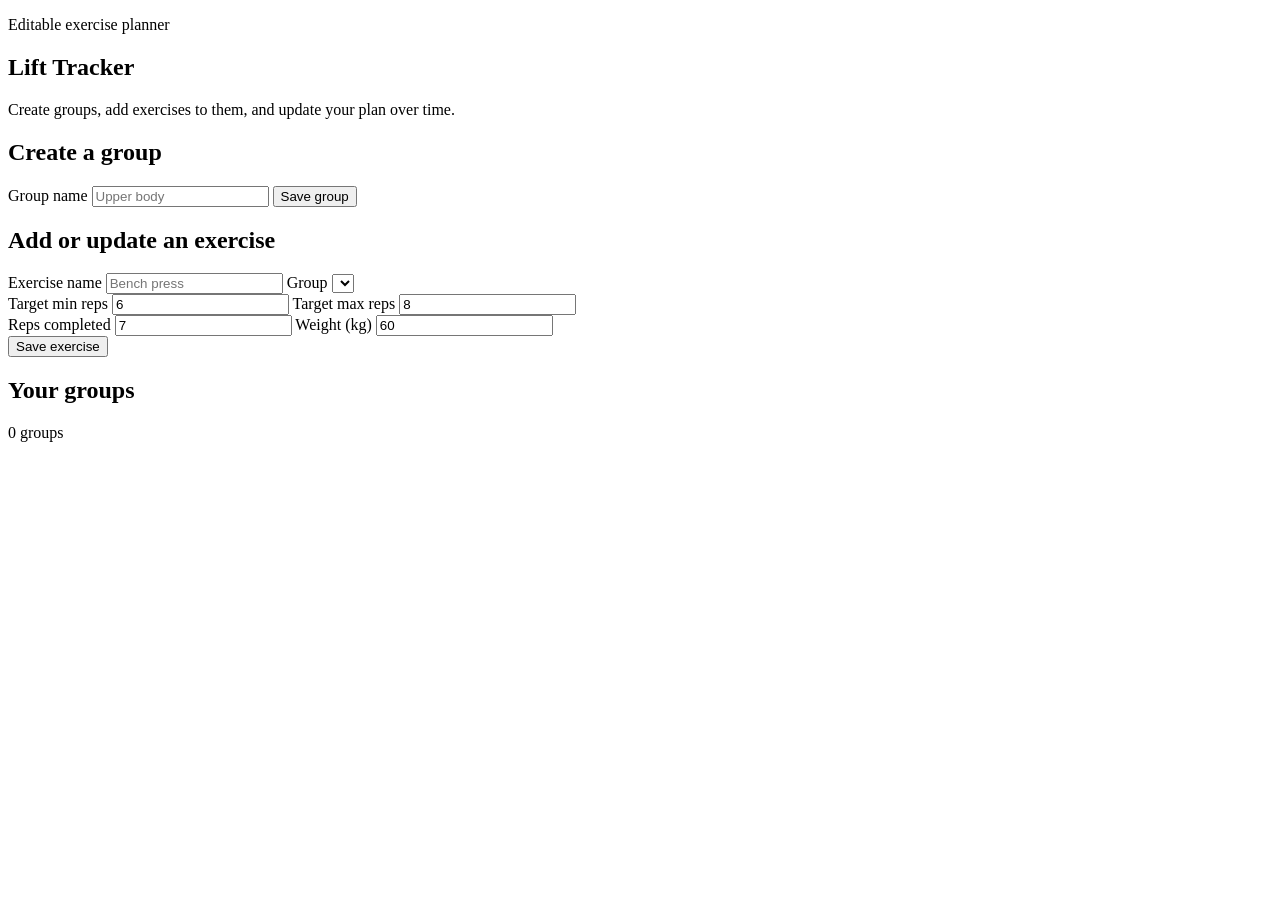
==== index.html @ 104fb069 "Rename lift_tracker.html to index.html" ====
<!DOCTYPE html>
<html lang="en">
  <head>
    <meta charset="UTF-8" />
    <meta name="viewport" content="width=device-width, initial-scale=1.0, viewport-fit=cover" />
    <meta name="apple-mobile-web-app-capable" content="yes" />
    <meta name="apple-mobile-web-app-status-bar-style" content="black-translucent" />
    <meta name="apple-mobile-web-app-title" content="Lift Tracker" />
    <meta name="theme-color" content="#07111f" />
    <title>Lift Tracker</title>
    <link rel="stylesheet" href="lift_tracker.css" />
    <link rel="manifest" href="manifest.json" />
    <link rel="icon" type="image/svg+xml" href="icon.svg" />
  </head>
  <body>
    <main class="app-shell">
      <section class="hero-card">
        <p class="eyebrow">Editable exercise planner</p>
        <h1>Lift Tracker</h1>
        <p class="hero-text">
          Create groups, add exercises to them, and update your plan over time.
        </p>
      </section>

      <section class="card">
        <h2>Create a group</h2>
        <form id="group-form" class="group-form">
          <label>
            Group name
            <input id="group-name" name="name" type="text" placeholder="Upper body" required />
          </label>
          <button type="submit">Save group</button>
        </form>
      </section>

      <section class="card">
        <h2>Add or update an exercise</h2>
        <form id="exercise-form" class="exercise-form">
          <label>
            Exercise name
            <input id="exercise-name" name="name" type="text" placeholder="Bench press" required />
          </label>
          <label>
            Group
            <select id="exercise-group" name="groupId"></select>
          </label>
          <div class="row">
            <label>
              Target min reps
              <input id="rep-min" name="repMin" type="number" min="1" value="6" required />
            </label>
            <label>
              Target max reps
              <input id="rep-max" name="repMax" type="number" min="1" value="8" required />
            </label>
          </div>
          <div class="row">
            <label>
              Reps completed
              <input id="reps-completed" name="repsCompleted" type="number" min="0" value="7" required />
            </label>
            <label>
              Weight (kg)
              <input id="weight" name="weight" type="number" min="0" step="0.5" value="60" required />
            </label>
          </div>
          <button type="submit">Save exercise</button>
        </form>
      </section>

      <section class="card">
        <div class="section-head">
          <h2>Your groups</h2>
          <span id="group-summary" class="meta">0 groups</span>
        </div>
        <div id="group-list" class="group-list"></div>
      </section>
    </main>

    <script>
      if ("serviceWorker" in navigator) {
        window.addEventListener("load", () => {
          navigator.serviceWorker.register("service-worker.js").catch((error) => {
            console.warn("Service worker registration failed", error);
          });
        });
      }
    </script>
    <script src="lift_tracker.js"></script>
  </body>
</html>
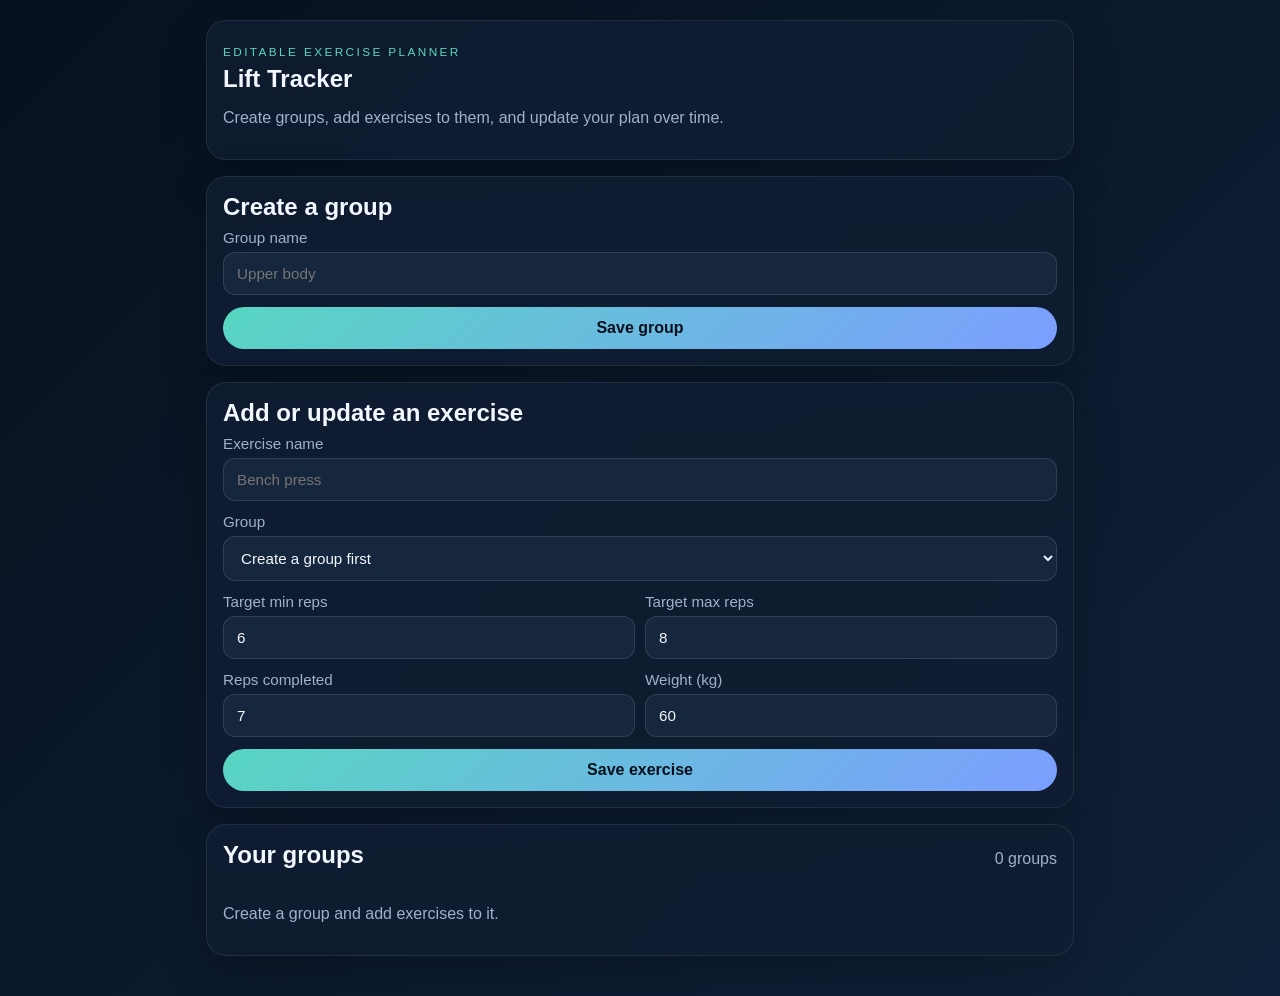
==== commit 7c80d38e: "Add files via upload" ====
--- a/index.html
+++ b/index.html
@@ -2,90 +2,12 @@
 <html lang="en">
   <head>
     <meta charset="UTF-8" />
-    <meta name="viewport" content="width=device-width, initial-scale=1.0, viewport-fit=cover" />
-    <meta name="apple-mobile-web-app-capable" content="yes" />
-    <meta name="apple-mobile-web-app-status-bar-style" content="black-translucent" />
-    <meta name="apple-mobile-web-app-title" content="Lift Tracker" />
-    <meta name="theme-color" content="#07111f" />
+    <meta http-equiv="refresh" content="0; url=./lift_tracker.html" />
+    <meta name="viewport" content="width=device-width, initial-scale=1.0" />
     <title>Lift Tracker</title>
-    <link rel="stylesheet" href="lift_tracker.css" />
-    <link rel="manifest" href="manifest.json" />
-    <link rel="icon" type="image/svg+xml" href="icon.svg" />
   </head>
   <body>
-    <main class="app-shell">
-      <section class="hero-card">
-        <p class="eyebrow">Editable exercise planner</p>
-        <h1>Lift Tracker</h1>
-        <p class="hero-text">
-          Create groups, add exercises to them, and update your plan over time.
-        </p>
-      </section>
-
-      <section class="card">
-        <h2>Create a group</h2>
-        <form id="group-form" class="group-form">
-          <label>
-            Group name
-            <input id="group-name" name="name" type="text" placeholder="Upper body" required />
-          </label>
-          <button type="submit">Save group</button>
-        </form>
-      </section>
-
-      <section class="card">
-        <h2>Add or update an exercise</h2>
-        <form id="exercise-form" class="exercise-form">
-          <label>
-            Exercise name
-            <input id="exercise-name" name="name" type="text" placeholder="Bench press" required />
-          </label>
-          <label>
-            Group
-            <select id="exercise-group" name="groupId"></select>
-          </label>
-          <div class="row">
-            <label>
-              Target min reps
-              <input id="rep-min" name="repMin" type="number" min="1" value="6" required />
-            </label>
-            <label>
-              Target max reps
-              <input id="rep-max" name="repMax" type="number" min="1" value="8" required />
-            </label>
-          </div>
-          <div class="row">
-            <label>
-              Reps completed
-              <input id="reps-completed" name="repsCompleted" type="number" min="0" value="7" required />
-            </label>
-            <label>
-              Weight (kg)
-              <input id="weight" name="weight" type="number" min="0" step="0.5" value="60" required />
-            </label>
-          </div>
-          <button type="submit">Save exercise</button>
-        </form>
-      </section>
-
-      <section class="card">
-        <div class="section-head">
-          <h2>Your groups</h2>
-          <span id="group-summary" class="meta">0 groups</span>
-        </div>
-        <div id="group-list" class="group-list"></div>
-      </section>
-    </main>
-
-    <script>
-      if ("serviceWorker" in navigator) {
-        window.addEventListener("load", () => {
-          navigator.serviceWorker.register("service-worker.js").catch((error) => {
-            console.warn("Service worker registration failed", error);
-          });
-        });
-      }
-    </script>
-    <script src="lift_tracker.js"></script>
+    <p>Redirecting to Lift Tracker...</p>
+    <script>window.location.replace("./lift_tracker.html");</script>
   </body>
 </html>
